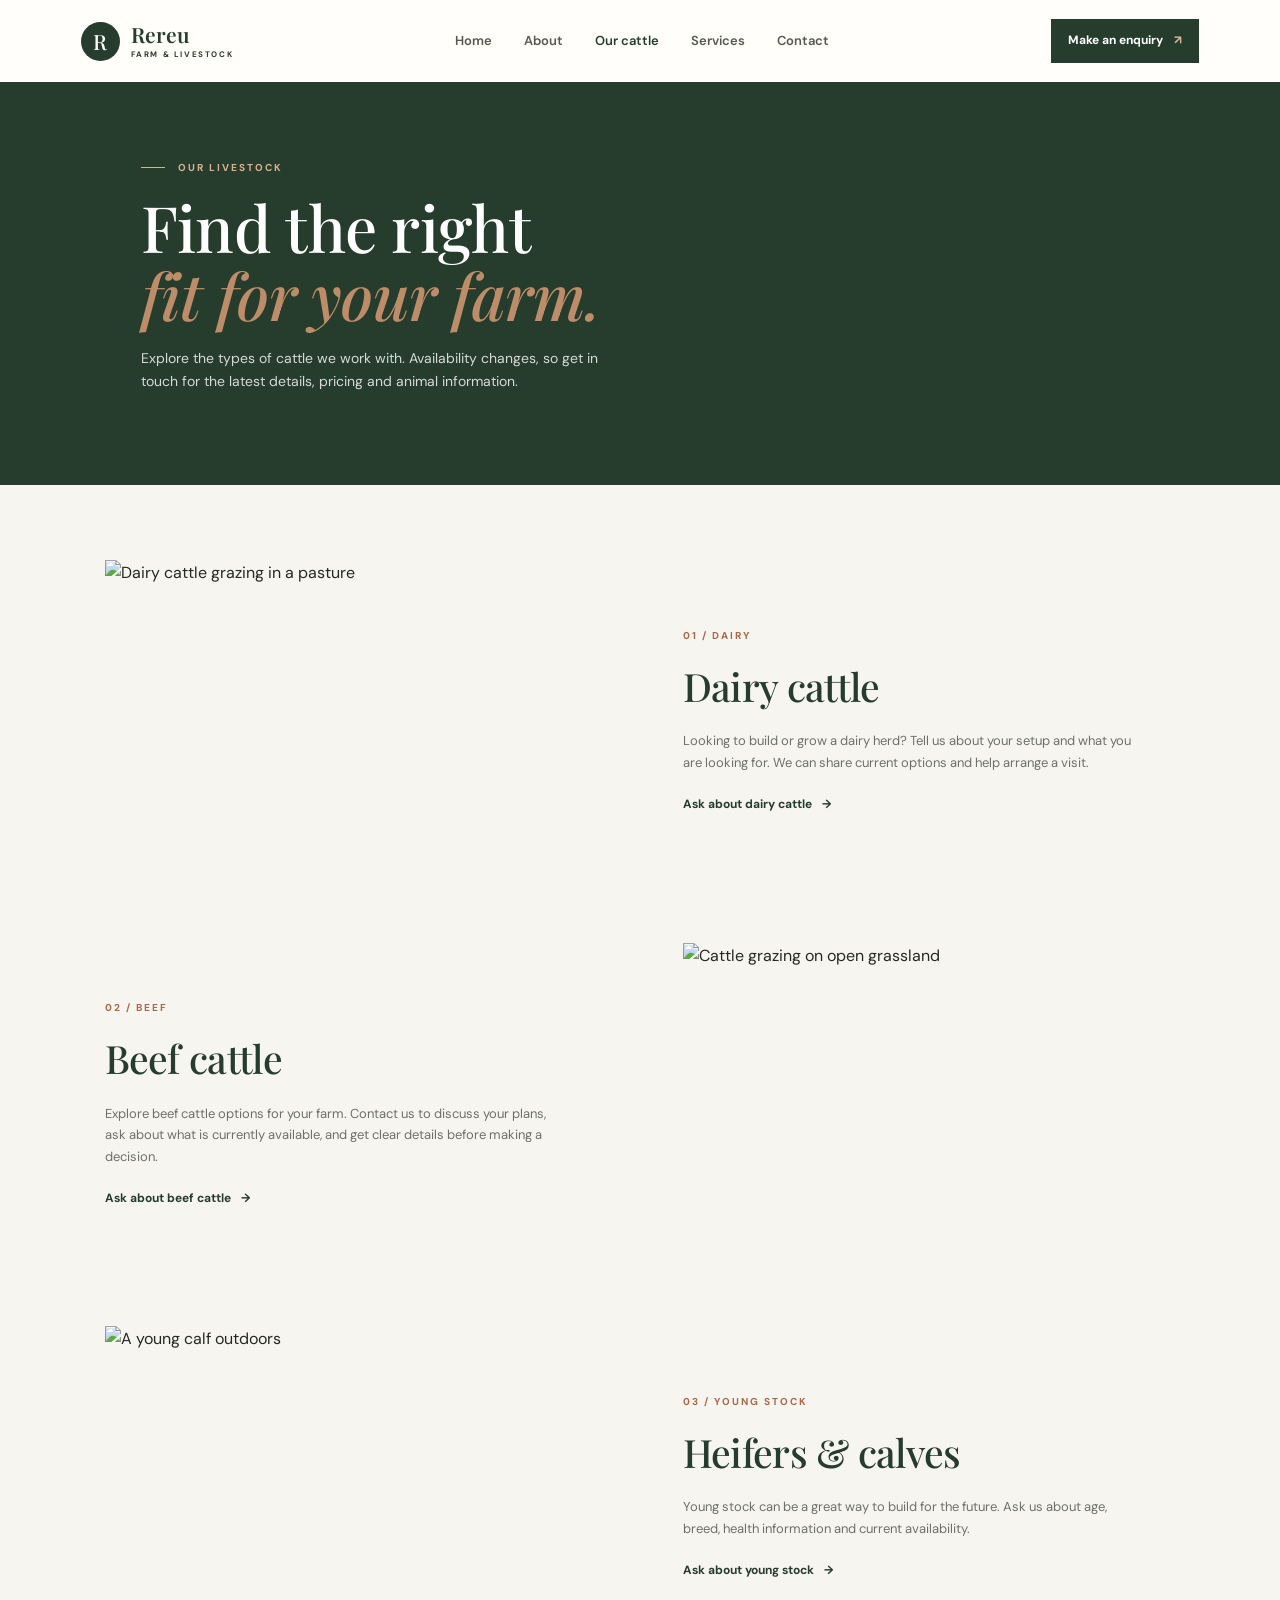
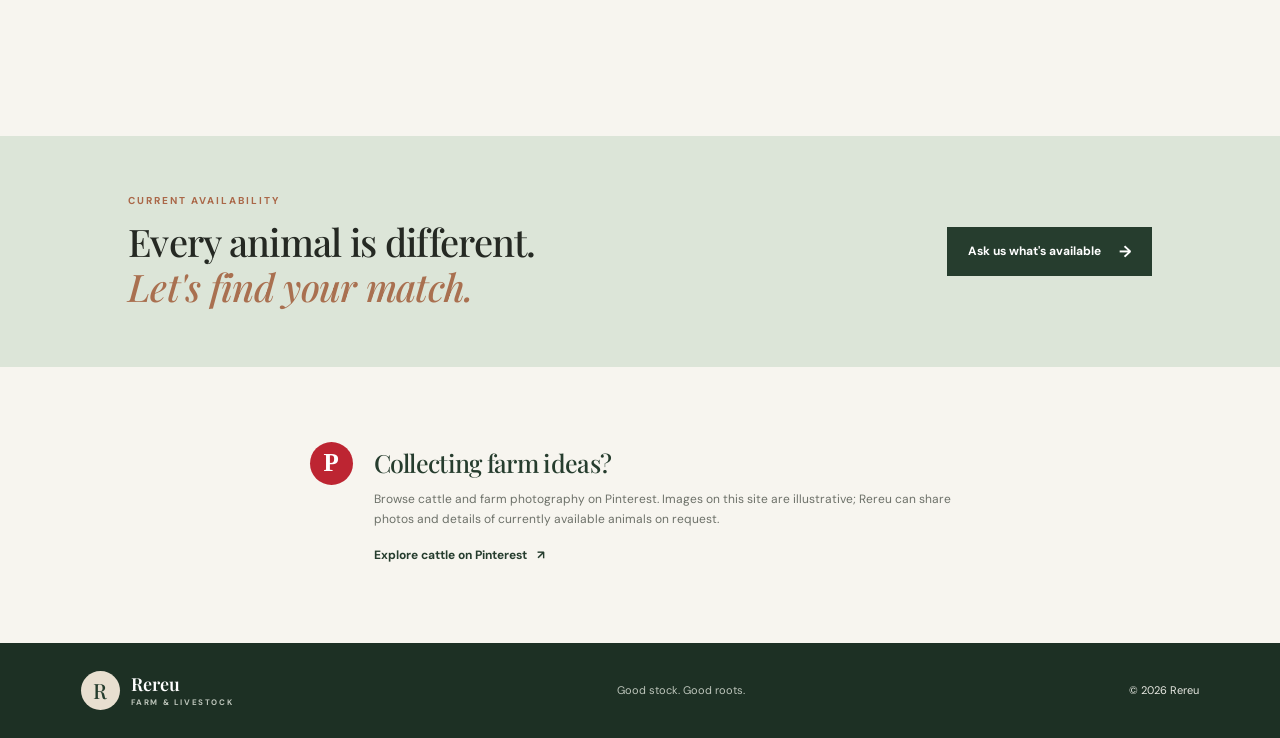
==== cattle.html @ f28643df "first commit" ====
<!DOCTYPE html>
<html lang="en">
<head>
  <meta charset="UTF-8">
  <meta name="viewport" content="width=device-width, initial-scale=1.0">
  <meta name="description" content="Browse dairy cattle, beef cattle, heifers and calves at Rereu. Contact us for current availability.">
  <title>Our Cattle | Rereu Farm & Livestock</title>
  <link rel="stylesheet" href="style.css">
</head>
<body>
  <header class="site-header">
    <a class="brand" href="index.html" aria-label="Rereu home"><span class="brand-mark">R</span><span>Rereu<small>FARM & LIVESTOCK</small></span></a>
    <nav class="main-nav" aria-label="Main navigation"><a href="index.html">Home</a><a href="about.html">About</a><a class="active" href="cattle.html">Our cattle</a><a href="services.html">Services</a><a href="contact.html">Contact</a></nav>
    <a class="header-cta" href="contact.html">Make an enquiry <span aria-hidden="true">↗</span></a>
  </header>
  <main>
    <section class="page-hero compact-hero"><p class="eyebrow"><span class="eyebrow-line"></span> OUR LIVESTOCK</p><h1>Find the right<br><em>fit for your farm.</em></h1><p>Explore the types of cattle we work with. Availability changes, so get in touch for the latest details, pricing and animal information.</p></section>
    <section class="livestock-list">
      <article class="livestock-row" id="dairy"><img src="https://images.unsplash.com/photo-1527153857715-3908f2bae5e8?auto=format&fit=crop&w=1200&q=85" alt="Dairy cattle grazing in a pasture"><div class="livestock-info"><p class="eyebrow">01 / DAIRY</p><h2>Dairy cattle</h2><p>Looking to build or grow a dairy herd? Tell us about your setup and what you are looking for. We can share current options and help arrange a visit.</p><a class="text-link" href="contact.html?interest=Dairy%20cattle">Ask about dairy cattle <span aria-hidden="true">→</span></a></div></article>
      <article class="livestock-row reverse" id="beef"><img src="https://images.unsplash.com/photo-1516467508483-a7212febe31a?auto=format&fit=crop&w=1200&q=85" alt="Cattle grazing on open grassland"><div class="livestock-info"><p class="eyebrow">02 / BEEF</p><h2>Beef cattle</h2><p>Explore beef cattle options for your farm. Contact us to discuss your plans, ask about what is currently available, and get clear details before making a decision.</p><a class="text-link" href="contact.html?interest=Beef%20cattle">Ask about beef cattle <span aria-hidden="true">→</span></a></div></article>
      <article class="livestock-row" id="young-stock"><img src="https://images.unsplash.com/photo-1546445317-29f4545e9d53?auto=format&fit=crop&w=1200&q=85" alt="A young calf outdoors"><div class="livestock-info"><p class="eyebrow">03 / YOUNG STOCK</p><h2>Heifers & calves</h2><p>Young stock can be a great way to build for the future. Ask us about age, breed, health information and current availability.</p><a class="text-link" href="contact.html?interest=Heifers%20and%20calves">Ask about young stock <span aria-hidden="true">→</span></a></div></article>
    </section>
    <section class="availability-banner"><div><p class="eyebrow">CURRENT AVAILABILITY</p><h2>Every animal is different.<br><em>Let's find your match.</em></h2></div><a class="button button-dark" href="contact.html">Ask us what's available <span aria-hidden="true">→</span></a></section>
    <section class="pinterest-note"><span class="pinterest-icon">P</span><div><h2>Collecting farm ideas?</h2><p>Browse cattle and farm photography on Pinterest. Images on this site are illustrative; Rereu can share photos and details of currently available animals on request.</p><a class="text-link" href="https://www.pinterest.com/search/pins/?q=cattle%20farm%20dairy%20beef" target="_blank" rel="noopener noreferrer">Explore cattle on Pinterest <span aria-hidden="true">↗</span></a></div></section>
  </main>
  <footer class="site-footer"><a class="brand footer-brand" href="index.html"><span class="brand-mark">R</span><span>Rereu<small>FARM & LIVESTOCK</small></span></a><p>Good stock. Good roots.</p><span>© <span data-year></span> Rereu</span></footer>
  <script src="script.js"></script>
</body>
</html>
---- style.css ----
@import url('https://fonts.googleapis.com/css2?family=DM+Sans:wght@400;500;600;700&family=Playfair+Display:ital,wght@0,500;0,600;0,700;1,500;1,600&display=swap');

:root {
  --forest: #263d2e;
  --forest-deep: #1d3024;
  --sage: #dce5d8;
  --cream: #f7f5ef;
  --paper: #fffefa;
  --rust: #aa6748;
  --ink: #252923;
  --muted: #6d7169;
  --line: #dedfd7;
  --serif: 'Playfair Display', Georgia, serif;
  --sans: 'DM Sans', Arial, sans-serif;
}

* { box-sizing: border-box; }
html { scroll-behavior: smooth; }
body { margin: 0; color: var(--ink); background: var(--cream); font: 16px/1.65 var(--sans); }
a { color: inherit; }
img { display: block; max-width: 100%; }
.site-header { min-height: 82px; padding: 14px 6.3%; display: flex; align-items: center; justify-content: space-between; gap: 28px; background: var(--paper); }
.brand { display: inline-flex; align-items: center; gap: 11px; color: var(--forest); text-decoration: none; font: 600 21px/1 var(--serif); }
.brand-mark { width: 39px; height: 39px; display: grid; place-items: center; color: var(--paper); background: var(--forest); border-radius: 50%; font: 500 21px var(--serif); }
.brand small { display: block; margin-top: 5px; font: 700 8px/1 var(--sans); letter-spacing: 1.6px; }
.main-nav { display: flex; align-items: center; gap: clamp(14px, 2.5vw, 35px); }
.main-nav a { position: relative; color: #555950; text-decoration: none; font-size: 13px; font-weight: 600; }
.main-nav a:hover, .main-nav a.active { color: var(--forest); }
.main-nav a.active::after { position: absolute; right: 0; bottom: -8px; left: 0; height: 2px; background: var(--rust); content: ''; }
.header-cta { padding: 12px 17px; color: white; background: var(--forest); text-decoration: none; font-size: 12px; font-weight: 700; white-space: nowrap; }
.header-cta span { padding-left: 8px; color: #d7ba9c; }
.hero { display: grid; grid-template-columns: .87fr 1.13fr; min-height: 590px; background: var(--forest); color: white; }
.hero-copy { position: relative; align-self: center; padding: 68px 8% 82px 15%; }
.eyebrow { margin: 0 0 18px; color: var(--rust); font-size: 10px; font-weight: 700; letter-spacing: 2px; line-height: 1.5; }
.hero .eyebrow, .page-hero .eyebrow, .image-quote .eyebrow, .service-photo .eyebrow { color: #dcb28e; }
.eyebrow-line { display: inline-block; width: 24px; height: 1px; margin: 0 9px 3px 0; background: currentColor; }
h1, h2, h3, p { margin-top: 0; }
h1, h2 { font-family: var(--serif); font-weight: 500; letter-spacing: -.7px; }
h1 { margin-bottom: 20px; font-size: clamp(48px, 6vw, 78px); line-height: 1.06; }
h1 em, h2 em { color: #bd8c68; font-weight: 500; }
.hero-intro { max-width: 370px; color: #d1d7cf; font-size: 15px; }
.hero-actions { display: flex; align-items: center; gap: 26px; flex-wrap: wrap; margin-top: 31px; }
.button { display: inline-flex; min-height: 49px; align-items: center; justify-content: center; gap: 18px; padding: 0 21px; border: 0; font: 700 12px var(--sans); text-decoration: none; cursor: pointer; transition: transform .2s, background .2s; }
.button:hover { transform: translateY(-2px); }
.button-light { color: var(--forest); background: var(--paper); }
.button-dark { color: white; background: var(--forest); }
.button span { font-size: 16px; }
.text-link { display: inline-block; color: var(--forest); text-decoration: none; font-size: 12px; font-weight: 700; }
.text-link:hover { color: var(--rust); }
.text-link span { margin-left: 7px; }
.light-link { color: #f7f5ef; }
.hero-note { position: absolute; bottom: 20px; left: 15%; display: flex; align-items: center; gap: 12px; color: #d3d8d1; font-size: 10px; line-height: 1.4; }
.note-icon { color: #d7a17c; font-size: 25px; }
.hero-visual { position: relative; min-height: 590px; overflow: hidden; }
.hero-visual::after { position: absolute; inset: 0; background: linear-gradient(90deg, rgba(29,48,36,.12), transparent 35%), linear-gradient(0deg, rgba(20,33,24,.24), transparent 36%); content: ''; }
.hero-visual > img { width: 100%; height: 100%; position: absolute; object-fit: cover; }
.image-caption { position: absolute; z-index: 1; bottom: 38px; left: 38px; color: white; font-size: 11px; letter-spacing: .3px; }
.caption-dot { display: inline-block; width: 7px; height: 7px; margin-right: 8px; border-radius: 50%; background: #e6b38d; }
.pin-link { position: absolute; z-index: 2; right: 25px; bottom: 20px; color: white; text-decoration: none; font-size: 10px; }
.intro-band { padding: 90px 20px 83px; text-align: center; }
.intro-band h2, .section-heading h2, .home-cta h2, .story-copy h2, .values-section h2, .availability-banner h2, .process-heading h2 { margin: 0 0 18px; font-size: clamp(34px, 4vw, 48px); line-height: 1.18; }
.intro-band h2 em, .section-heading h2 em, .home-cta h2 em, .story-copy h2 em, .values-section h2 em, .availability-banner h2 em, .process-heading h2 em { color: #a97050; }
.intro-band .text-link { margin-top: 8px; }
.section { max-width: 1360px; margin: 0 auto; padding: 30px 6.3% 95px; }
.section-heading { display: flex; align-items: end; justify-content: space-between; margin-bottom: 27px; }
.section-heading .eyebrow { margin-bottom: 10px; }
.section-heading h2 { margin-bottom: 0; }
.section-heading > .text-link { padding-bottom: 8px; }
.card-grid { display: grid; grid-template-columns: repeat(3, 1fr); gap: 19px; }
.animal-card { position: relative; height: 305px; overflow: hidden; background: #d6dacd; text-decoration: none; }
.animal-card::after { position: absolute; inset: 40% 0 0; background: linear-gradient(transparent, rgba(15,27,19,.7)); content: ''; }
.animal-card img { width: 100%; height: 100%; object-fit: cover; transition: transform .4s; }
.animal-card:hover img { transform: scale(1.04); }
.card-label { position: absolute; z-index: 1; right: 20px; bottom: 19px; left: 20px; display: flex; justify-content: space-between; color: white; font: 500 21px var(--serif); }
.image-note { margin: 17px 0 0; color: var(--muted); font-size: 10px; }
.image-note a { margin-left: 7px; color: var(--forest); font-weight: 700; text-decoration: none; }
.home-cta, .availability-banner { display: flex; align-items: center; justify-content: space-between; gap: 28px; padding: 67px 10%; background: var(--sage); }
.home-cta .eyebrow, .availability-banner .eyebrow { margin-bottom: 12px; }
.home-cta h2, .availability-banner h2 { margin-bottom: 0; }
.site-footer { display: flex; min-height: 95px; align-items: center; justify-content: space-between; gap: 20px; padding: 20px 6.3%; background: var(--forest-deep); color: #e7e8e2; font-size: 11px; }
.site-footer p { margin: 0; color: #bdc5bb; }
.footer-brand { color: white; font-size: 18px; }
.footer-brand .brand-mark { color: var(--forest); background: #e8dfd0; }
.footer-brand small { color: #bdc5bb; }
.page-hero { position: relative; overflow: hidden; padding: 95px 11% 70px; color: white; background: var(--forest); }
.page-hero h1 { position: relative; z-index: 1; max-width: 720px; margin-bottom: 18px; font-size: clamp(48px, 6vw, 72px); }
.page-hero > p:not(.eyebrow) { position: relative; z-index: 1; max-width: 490px; color: #d5dad3; font-size: 14px; }
.about-hero { min-height: 600px; padding-top: 100px; }
.about-hero > img { position: absolute; top: 0; right: 0; width: 54%; height: 100%; object-fit: cover; opacity: .43; mask-image: linear-gradient(90deg, transparent, black 42%); }
.about-hero h1, .about-hero > p { max-width: 540px; }
.story-section { display: grid; grid-template-columns: .75fr 1.25fr; gap: 8%; max-width: 1050px; margin: auto; padding: 105px 7%; }
.story-aside { padding-top: 9px; }
.story-star { color: #bb8c65; font-size: 52px; }
.story-copy h2 { margin-bottom: 24px; font-size: 44px; }
.story-copy p { max-width: 650px; color: var(--muted); font-size: 14px; }
.story-copy .text-link { margin-top: 10px; }
.values-section { padding: 75px 10% 100px; background: var(--paper); }
.values-section > .eyebrow, .values-section > h2 { text-align: center; }
.values-section > h2 { margin-bottom: 47px; font-size: 42px; }
.value-grid { display: grid; grid-template-columns: repeat(3, 1fr); gap: 36px; max-width: 1050px; margin: auto; }
.value-grid article { padding-top: 18px; border-top: 1px solid var(--line); }
.value-grid article > span, .process-steps article > span { color: var(--rust); font-size: 10px; font-weight: 700; letter-spacing: 1.5px; }
.value-grid h3, .process-steps h3 { margin: 18px 0 9px; color: var(--forest); font: 500 22px var(--serif); }
.value-grid p, .process-steps p { color: var(--muted); font-size: 12px; }
.image-quote, .service-photo { position: relative; min-height: 440px; display: flex; align-items: center; overflow: hidden; color: white; background: var(--forest); }
.image-quote > img, .service-photo > img { position: absolute; inset: 0; width: 100%; height: 100%; object-fit: cover; opacity: .55; }
.image-quote::after, .service-photo::after { position: absolute; inset: 0; background: linear-gradient(90deg, rgba(25,42,30,.8), rgba(25,42,30,.1)); content: ''; }
.image-quote > div, .service-photo > div { position: relative; z-index: 1; margin-left: 13%; }
.image-quote h2, .service-photo h2 { margin-bottom: 20px; font-size: 47px; line-height: 1.15; }
.compact-hero { padding-top: 78px; padding-bottom: 78px; }
.compact-hero h1 { font-size: clamp(48px, 5vw, 65px); }
.livestock-list { max-width: 1250px; margin: auto; padding: 75px 7% 85px; }
.livestock-row { display: grid; grid-template-columns: 1fr 1fr; min-height: 325px; align-items: center; gap: 8%; margin-bottom: 58px; }
.livestock-row:last-child { margin-bottom: 0; }
.livestock-row > img { width: 100%; height: 325px; object-fit: cover; }
.livestock-row.reverse > img { order: 2; }
.livestock-info { max-width: 450px; }
.livestock-info .eyebrow { margin-bottom: 11px; }
.livestock-info h2 { margin-bottom: 12px; color: var(--forest); font-size: 39px; }
.livestock-info p:not(.eyebrow) { color: var(--muted); font-size: 13px; }
.livestock-info .text-link { margin-top: 9px; }
.availability-banner { padding-top: 57px; padding-bottom: 57px; }
.availability-banner h2 { font-size: 38px; }
.pinterest-note { display: flex; align-items: flex-start; gap: 21px; max-width: 840px; margin: 0 auto; padding: 75px 7%; }
.pinterest-icon { display: grid; width: 43px; height: 43px; flex: 0 0 43px; place-items: center; border-radius: 50%; color: white; background: #bd2532; font: 700 25px Georgia, serif; }
.pinterest-note h2 { margin-bottom: 7px; color: var(--forest); font-size: 25px; }
.pinterest-note p { max-width: 650px; color: var(--muted); font-size: 12px; }
.service-grid { display: grid; grid-template-columns: repeat(3, 1fr); gap: 18px; max-width: 1200px; margin: auto; padding: 78px 7% 92px; }
.service-card { position: relative; min-height: 305px; padding: 30px 27px; background: var(--paper); }
.service-number { position: absolute; top: 29px; right: 28px; color: #a7aaa0; font-size: 10px; letter-spacing: 1px; }
.service-icon { display: block; margin: 6px 0 23px; color: var(--rust); font-size: 28px; }
.service-card h2 { margin-bottom: 12px; color: var(--forest); font-size: 27px; }
.service-card p { min-height: 80px; color: var(--muted); font-size: 12px; }
.process-section { display: grid; grid-template-columns: .7fr 1.3fr; gap: 7%; padding: 77px 11%; background: var(--sage); }
.process-heading h2 { font-size: 41px; }
.process-steps { display: grid; grid-template-columns: repeat(3, 1fr); gap: 25px; }
.process-steps article { padding-top: 9px; border-top: 1px solid #bbc6b8; }
.process-steps h3 { font-size: 18px; }
.service-photo { min-height: 450px; }
.service-photo h2 { font-size: 46px; }
.service-photo .button { margin-top: 5px; }
.contact-layout { display: grid; grid-template-columns: 1fr .85fr; gap: 9%; max-width: 1200px; min-height: calc(100vh - 177px); margin: auto; padding: 85px 8% 90px; }
.contact-copy h1 { color: var(--forest); font-size: clamp(47px, 5vw, 64px); }
.contact-copy h1 em { color: #a97050; }
.contact-copy > p:not(.eyebrow) { max-width: 410px; color: var(--muted); font-size: 14px; }
.contact-detail { display: flex; gap: 15px; margin-top: 31px; }
.detail-symbol { color: var(--rust); font-size: 23px; }
.contact-detail strong { color: var(--forest); font-size: 12px; }
.contact-detail p { margin: 4px 0 0; color: var(--muted); font-size: 11px; }
.contact-detail code { padding: 2px 4px; background: #e9e9df; font-size: 10px; }
.pinterest-small { margin-top: 37px; color: var(--muted); font-size: 11px; }
.pinterest-small a { color: var(--forest); font-weight: 700; text-decoration: none; }
.enquiry-form { display: flex; flex-direction: column; padding: 32px; background: var(--paper); }
.enquiry-form .eyebrow { margin-bottom: 8px; }
.enquiry-form h2 { margin-bottom: 21px; color: var(--forest); font-size: 30px; }
.enquiry-form label { margin: 12px 0 6px; color: #41463f; font-size: 11px; font-weight: 700; }
.enquiry-form label span { color: var(--muted); font-weight: 400; }
.enquiry-form input, .enquiry-form textarea, .enquiry-form select { width: 100%; padding: 12px 13px; border: 1px solid var(--line); border-radius: 0; color: var(--ink); background: var(--paper); font: 12px var(--sans); }
.enquiry-form textarea { resize: vertical; }
.enquiry-form input:focus, .enquiry-form textarea:focus, .enquiry-form select:focus { outline: 2px solid #879a83; outline-offset: 1px; }
.form-submit { width: 100%; margin-top: 20px; }
.form-note { margin: 10px 0 0; color: var(--muted); text-align: center; font-size: 9px; }

.hero-copy > .eyebrow { animation: rise-in .7s both; }
.hero-copy > h1 { animation: rise-in .75s .1s both; }
.hero-copy > .hero-intro { animation: rise-in .75s .2s both; }
.hero-actions { animation: rise-in .75s .3s both; }
.hero-visual > img { animation: image-settle 1.2s ease-out both; }
.brand-mark { transition: transform .35s ease, background .25s ease; }
.brand:hover .brand-mark { transform: rotate(-12deg) scale(1.08); }
.main-nav a::after { transform: scaleX(0); transform-origin: left; transition: transform .25s ease; }
.main-nav a:hover::after { position: absolute; right: 0; bottom: -8px; left: 0; height: 2px; background: var(--rust); content: ''; transform: scaleX(1); }
.animal-card { transition: box-shadow .3s ease, transform .3s ease; }
.animal-card:hover { box-shadow: 0 15px 32px rgba(29, 48, 36, .16); transform: translateY(-5px); }
.button, .header-cta { transition: transform .2s ease, background-color .2s ease, box-shadow .2s ease; }
.button:hover, .header-cta:hover { box-shadow: 0 8px 18px rgba(29, 48, 36, .16); transform: translateY(-2px); }
.note-icon, .story-star { animation: slow-turn 12s linear infinite; }
.farm-film { display: grid; grid-template-columns: .8fr 1.2fr; align-items: center; gap: 7%; padding: 85px 10%; background: var(--paper); }
.film-copy h2 { margin-bottom: 16px; color: var(--forest); font-size: clamp(36px, 4vw, 48px); line-height: 1.16; }
.film-copy > p:not(.eyebrow) { max-width: 350px; color: var(--muted); font-size: 13px; }
.film-frame { position: relative; overflow: hidden; background: #17251b; box-shadow: 0 18px 45px rgba(29, 48, 36, .14); }
.film-frame video { display: block; width: 100%; max-height: 450px; aspect-ratio: 16 / 9; background: #17251b; object-fit: cover; }
.video-credit { position: absolute; right: 12px; bottom: 8px; margin: 0; padding: 4px 8px; color: white; background: rgba(15, 27, 19, .68); font-size: 9px; pointer-events: none; }
.video-credit a { color: white; pointer-events: auto; }
.motion-ready .reveal { opacity: 0; transform: translateY(24px); transition: opacity .65s ease, transform .65s cubic-bezier(.2,.7,.25,1); }
.motion-ready .reveal.is-visible { opacity: 1; transform: translateY(0); }
.animal-card.reveal:nth-child(2) { transition-delay: .1s; }
.animal-card.reveal:nth-child(3) { transition-delay: .2s; }
@keyframes rise-in { from { opacity: 0; transform: translateY(18px); } to { opacity: 1; transform: translateY(0); } }
@keyframes image-settle { from { opacity: .7; transform: scale(1.035); } to { opacity: 1; transform: scale(1); } }
@keyframes slow-turn { to { transform: rotate(360deg); } }

@media (max-width: 900px) {
  .site-header { flex-wrap: wrap; gap: 16px; padding: 14px 5%; }
  .main-nav { order: 3; width: 100%; justify-content: space-between; gap: 10px; }
  .main-nav a { font-size: 12px; }
  .hero { grid-template-columns: 1fr 1fr; min-height: 530px; }
  .hero-copy { padding-left: 10%; }
  .hero-note { left: 10%; }
  .hero-visual { min-height: 530px; }
  .card-grid { gap: 12px; }
  .animal-card { height: 240px; }
  .process-section { grid-template-columns: 1fr; gap: 34px; }
  .contact-layout { gap: 5%; padding-right: 5%; padding-left: 5%; }
  .farm-film { gap: 5%; padding-right: 7%; padding-left: 7%; }
}
@media (max-width: 620px) {
  .site-header { min-height: 75px; padding: 13px 5%; }
  .brand { font-size: 19px; }
  .brand-mark { width: 35px; height: 35px; }
  .header-cta { padding: 10px 11px; font-size: 10px; }
  .main-nav { overflow-x: auto; padding: 4px 0 6px; }
  .main-nav a { flex: 0 0 auto; font-size: 11px; }
  .hero { grid-template-columns: 1fr; }
  .hero-copy { min-height: 420px; padding: 66px 8% 92px; }
  .hero h1 { font-size: 58px; }
  .hero-note { bottom: 22px; left: 8%; }
  .hero-visual { min-height: 310px; }
  .farm-film { grid-template-columns: 1fr; gap: 25px; padding: 58px 7%; }
  .film-frame video { aspect-ratio: 4 / 3; }
  .intro-band { padding: 70px 7% 64px; }
  .intro-band h2, .section-heading h2, .home-cta h2 { font-size: 34px; }
  .section { padding: 20px 6% 65px; }
  .section-heading { align-items: start; gap: 10px; flex-direction: column; }
  .card-grid { grid-template-columns: 1fr; }
  .animal-card { height: 260px; }
  .home-cta, .availability-banner { align-items: flex-start; flex-direction: column; padding: 48px 7%; }
  .site-footer { align-items: flex-start; flex-direction: column; gap: 13px; padding: 25px 7%; }
  .page-hero { padding: 70px 8% 58px; }
  .about-hero { min-height: 550px; }
  .about-hero > img { width: 100%; opacity: .3; mask-image: linear-gradient(90deg, transparent, black 5%); }
  .story-section { grid-template-columns: 1fr; gap: 10px; padding: 70px 8%; }
  .story-aside .eyebrow { margin-bottom: 0; }
  .story-star { display: none; }
  .story-copy h2, .values-section > h2 { font-size: 36px; }
  .values-section { padding: 60px 8%; }
  .value-grid { grid-template-columns: 1fr; gap: 22px; }
  .image-quote, .service-photo { min-height: 380px; }
  .image-quote > div, .service-photo > div { margin-left: 8%; }
  .livestock-list { padding: 55px 7%; }
  .livestock-row { grid-template-columns: 1fr; gap: 20px; margin-bottom: 47px; }
  .livestock-row > img { height: 245px; }
  .livestock-row.reverse > img { order: 0; }
  .livestock-info h2 { font-size: 33px; }
  .availability-banner h2 { font-size: 32px; }
  .pinterest-note { padding: 52px 7%; }
  .service-grid { grid-template-columns: 1fr; padding: 55px 7%; }
  .service-card { min-height: 260px; }
  .service-card p { min-height: auto; }
  .process-section { padding: 58px 8%; }
  .process-steps { grid-template-columns: 1fr; gap: 19px; }
  .contact-layout { grid-template-columns: 1fr; gap: 38px; padding: 60px 7%; }
  .enquiry-form { padding: 25px 20px; }
}
@media (prefers-reduced-motion: reduce) {
  *, *::before, *::after { scroll-behavior: auto !important; animation-duration: .01ms !important; animation-iteration-count: 1 !important; transition-duration: .01ms !important; }
  .motion-ready .reveal { opacity: 1; transform: none; }
}
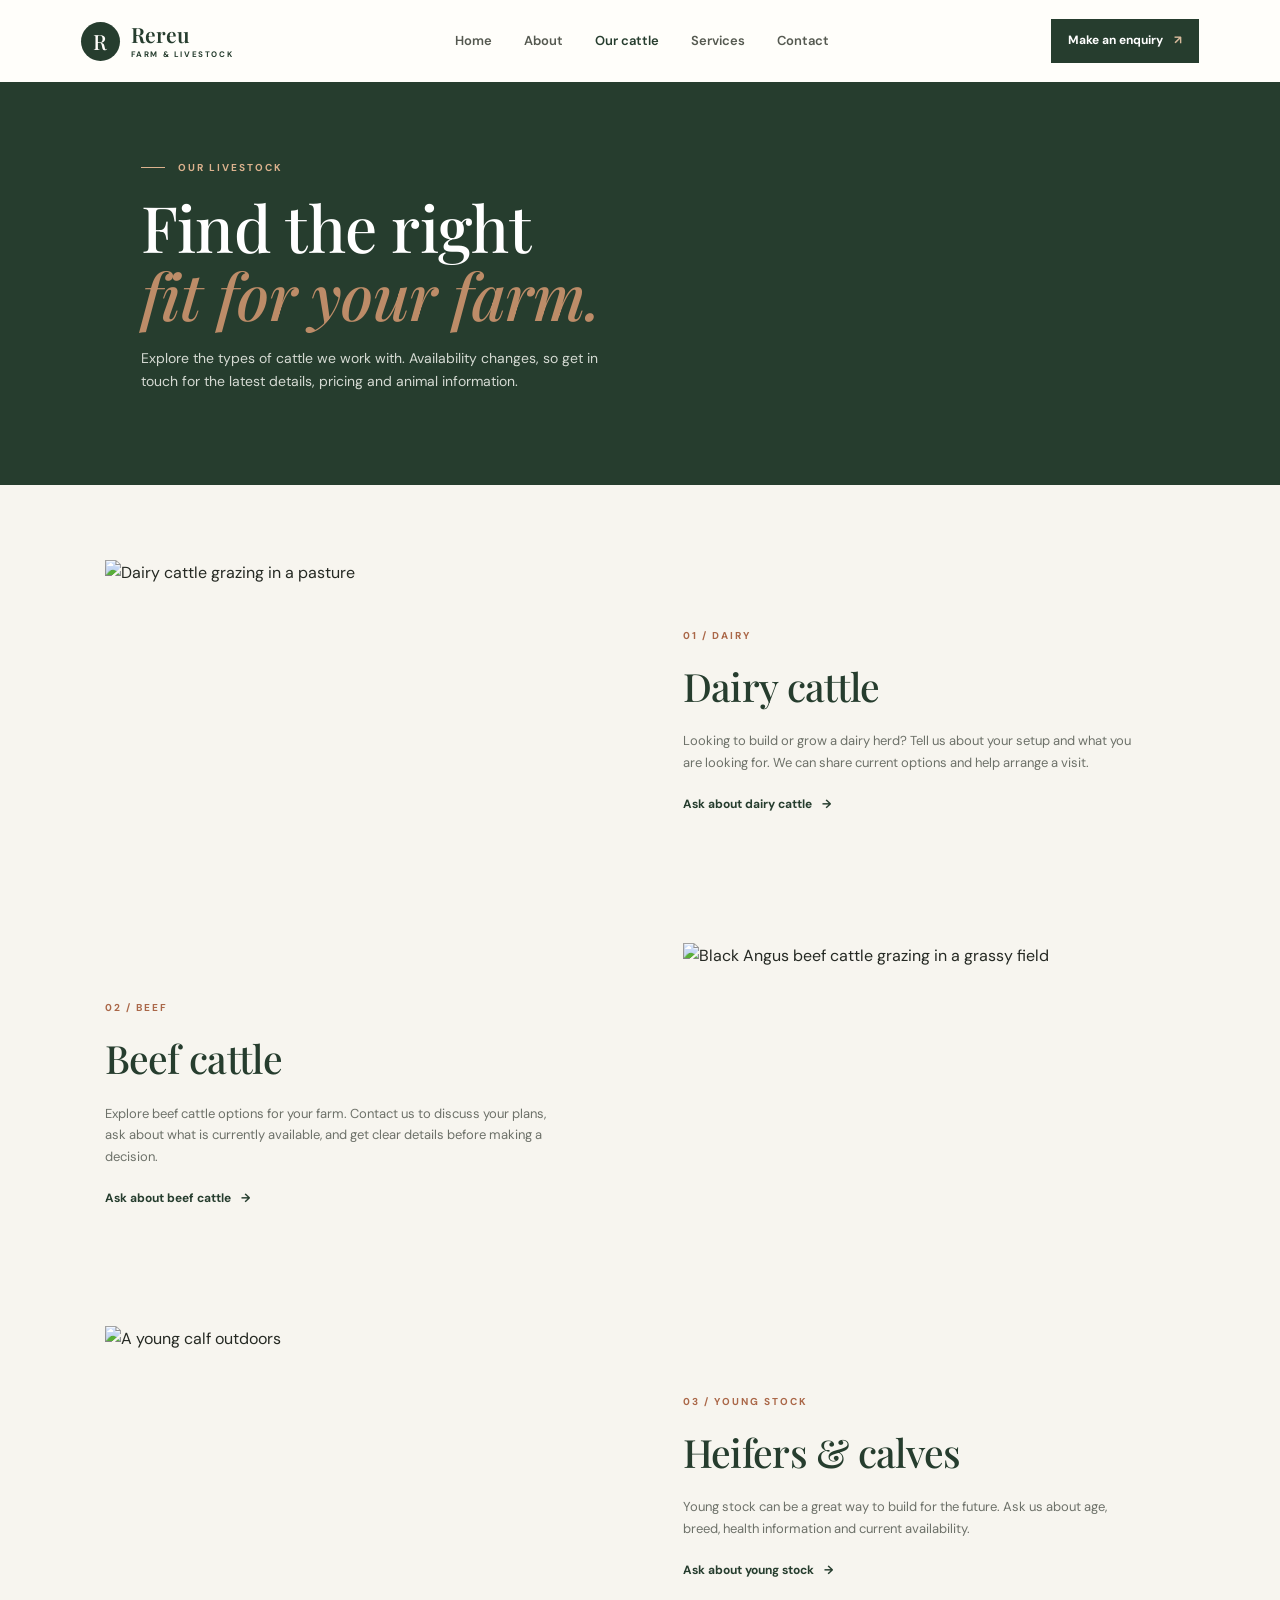
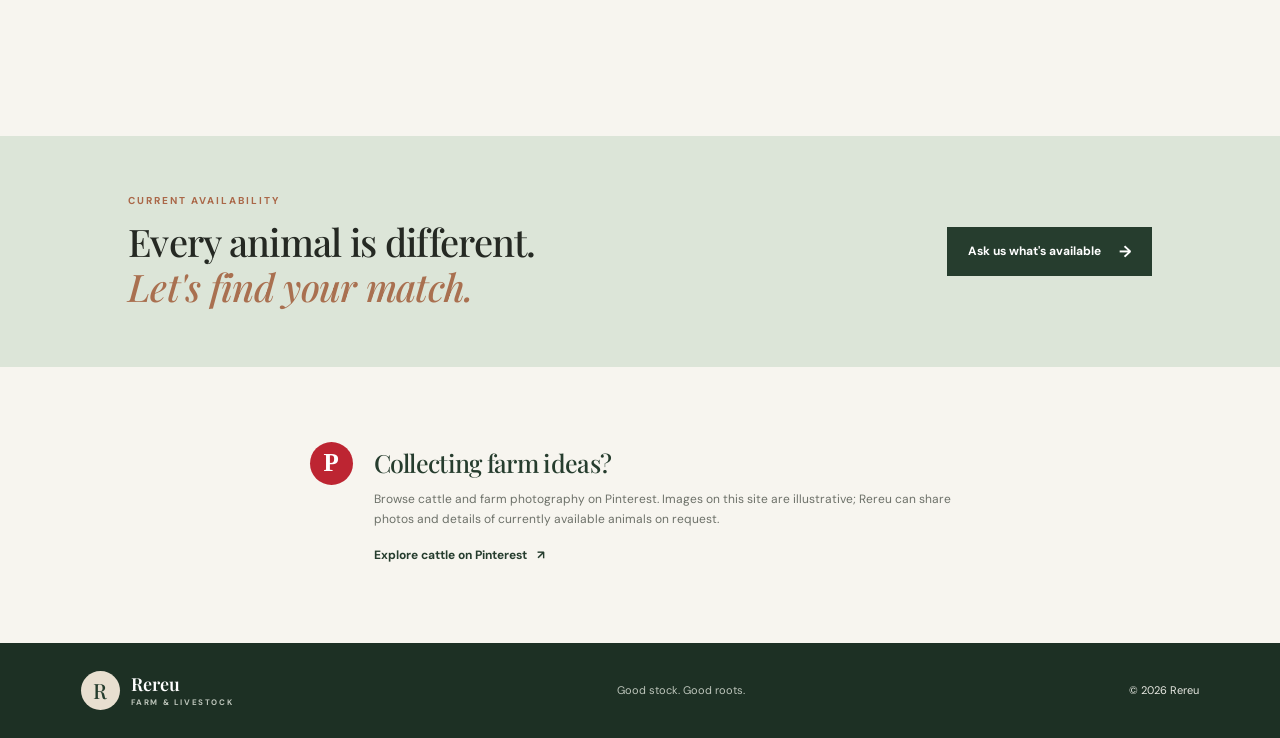
==== commit 510c8fba: "Update website" ====
--- a/cattle.html
+++ b/cattle.html
@@ -17,7 +17,7 @@
     <section class="page-hero compact-hero"><p class="eyebrow"><span class="eyebrow-line"></span> OUR LIVESTOCK</p><h1>Find the right<br><em>fit for your farm.</em></h1><p>Explore the types of cattle we work with. Availability changes, so get in touch for the latest details, pricing and animal information.</p></section>
     <section class="livestock-list">
       <article class="livestock-row" id="dairy"><img src="https://images.unsplash.com/photo-1527153857715-3908f2bae5e8?auto=format&fit=crop&w=1200&q=85" alt="Dairy cattle grazing in a pasture"><div class="livestock-info"><p class="eyebrow">01 / DAIRY</p><h2>Dairy cattle</h2><p>Looking to build or grow a dairy herd? Tell us about your setup and what you are looking for. We can share current options and help arrange a visit.</p><a class="text-link" href="contact.html?interest=Dairy%20cattle">Ask about dairy cattle <span aria-hidden="true">→</span></a></div></article>
-      <article class="livestock-row reverse" id="beef"><img src="https://images.unsplash.com/photo-1516467508483-a7212febe31a?auto=format&fit=crop&w=1200&q=85" alt="Cattle grazing on open grassland"><div class="livestock-info"><p class="eyebrow">02 / BEEF</p><h2>Beef cattle</h2><p>Explore beef cattle options for your farm. Contact us to discuss your plans, ask about what is currently available, and get clear details before making a decision.</p><a class="text-link" href="contact.html?interest=Beef%20cattle">Ask about beef cattle <span aria-hidden="true">→</span></a></div></article>
+      <article class="livestock-row reverse" id="beef"><img src="https://images.pexels.com/photos/7164014/pexels-photo-7164014.jpeg?auto=compress&amp;cs=tinysrgb&amp;w=1200" alt="Black Angus beef cattle grazing in a grassy field"><div class="livestock-info"><p class="eyebrow">02 / BEEF</p><h2>Beef cattle</h2><p>Explore beef cattle options for your farm. Contact us to discuss your plans, ask about what is currently available, and get clear details before making a decision.</p><a class="text-link" href="contact.html?interest=Beef%20cattle">Ask about beef cattle <span aria-hidden="true">→</span></a></div></article>
       <article class="livestock-row" id="young-stock"><img src="https://images.unsplash.com/photo-1546445317-29f4545e9d53?auto=format&fit=crop&w=1200&q=85" alt="A young calf outdoors"><div class="livestock-info"><p class="eyebrow">03 / YOUNG STOCK</p><h2>Heifers & calves</h2><p>Young stock can be a great way to build for the future. Ask us about age, breed, health information and current availability.</p><a class="text-link" href="contact.html?interest=Heifers%20and%20calves">Ask about young stock <span aria-hidden="true">→</span></a></div></article>
     </section>
     <section class="availability-banner"><div><p class="eyebrow">CURRENT AVAILABILITY</p><h2>Every animal is different.<br><em>Let's find your match.</em></h2></div><a class="button button-dark" href="contact.html">Ask us what's available <span aria-hidden="true">→</span></a></section>
